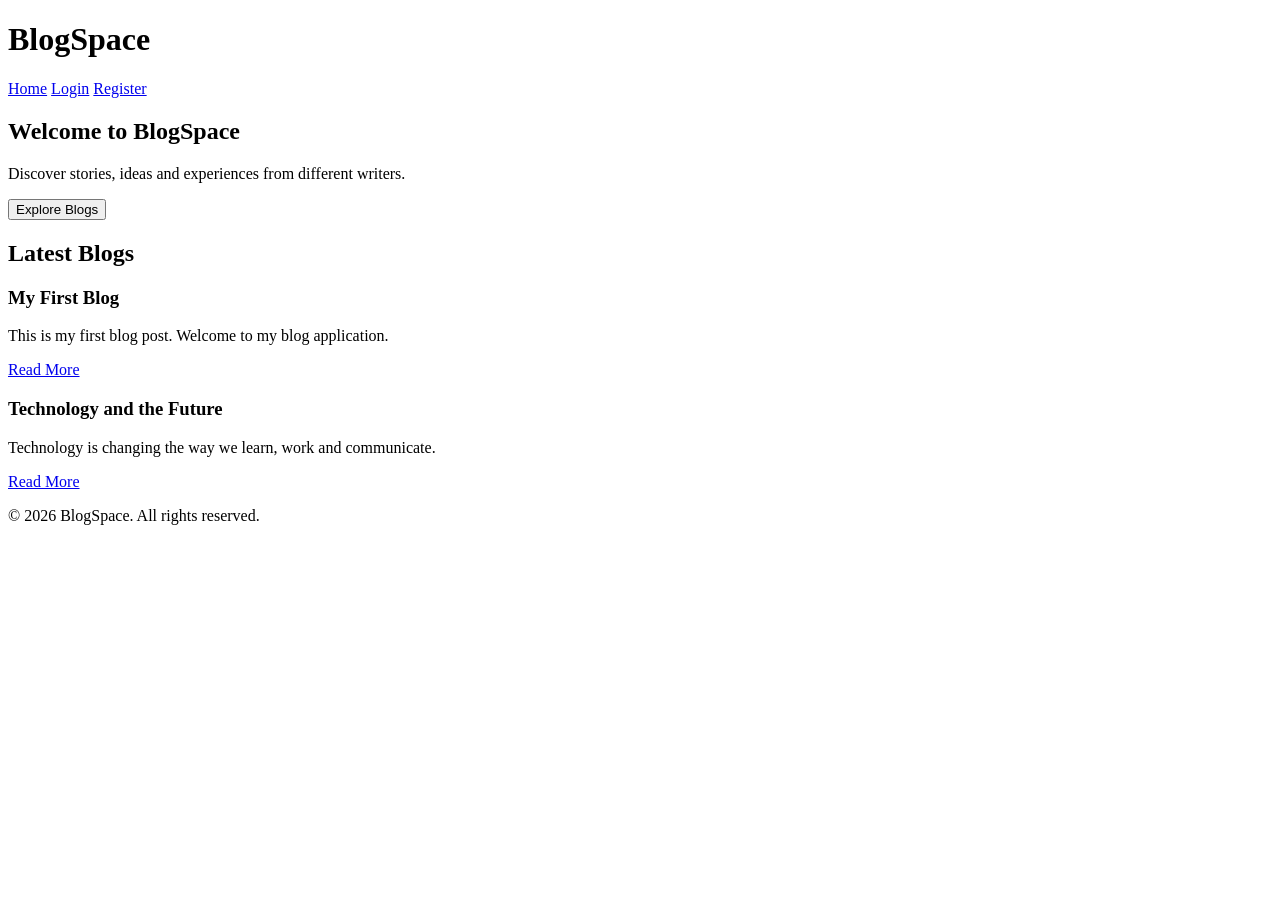
==== index.html @ 4d2383ae "Initial blog application setup" ====
<!DOCTYPE html>
<html lang="en">

<head>
    <meta charset="UTF-8">
    <meta name="viewport" content="width=device-width, initial-scale=1.0">

    <title>BlogSpace - Home</title>
</head>

<body>

    <header>
        <h1>BlogSpace</h1>

        <nav>
            <a href="index.html">Home</a>
            <a href="login.html">Login</a>
            <a href="register.html">Register</a>
        </nav>
    </header>

    <main>

        <section>
            <h2>Welcome to BlogSpace</h2>

            <p>
                Discover stories, ideas and experiences
                from different writers.
            </p>

            <button>Explore Blogs</button>
        </section>

        <section>
            <h2>Latest Blogs</h2>

            <article>
                <h3>My First Blog</h3>

                <p>
                    This is my first blog post.
                    Welcome to my blog application.
                </p>

                <a href="#">Read More</a>
            </article>

            <article>
                <h3>Technology and the Future</h3>

                <p>
                    Technology is changing the way
                    we learn, work and communicate.
                </p>

                <a href="#">Read More</a>
            </article>

        </section>

    </main>

    <footer>
        <p>© 2026 BlogSpace. All rights reserved.</p>
    </footer>

</body>

</html>
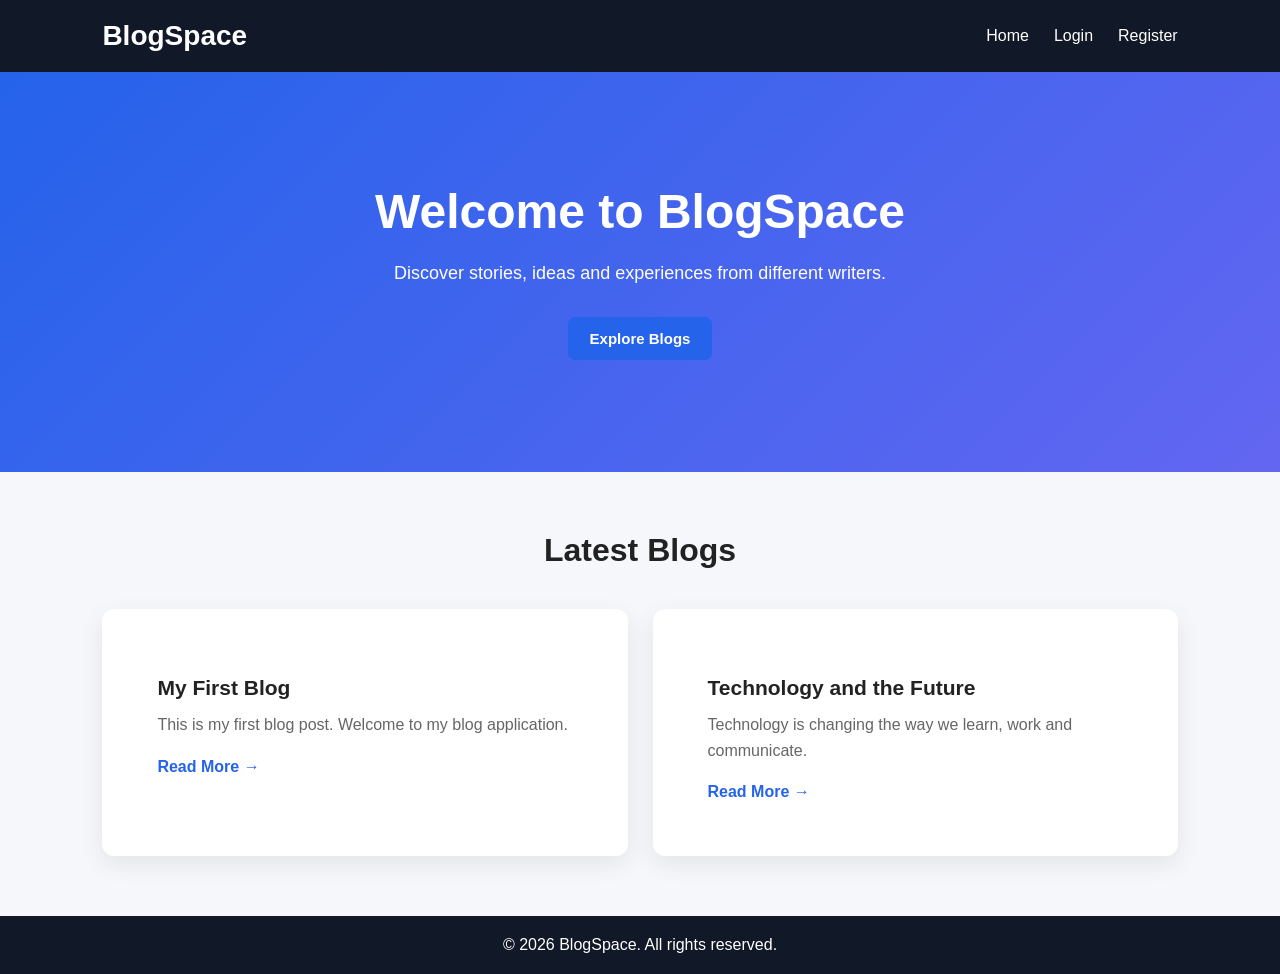
==== commit 2cb7cb23: "Initial commit - BlogSpace application" ====
--- a/index.html
+++ b/index.html
@@ -6,64 +6,114 @@
     <meta name="viewport" content="width=device-width, initial-scale=1.0">
 
     <title>BlogSpace - Home</title>
+
+  <link rel="stylesheet" href="css/style.css">
 </head>
 
 <body>
 
-    <header>
-        <h1>BlogSpace</h1>
+    <!-- Navigation Bar -->
+    <header class="navbar">
+
+        <div class="logo">
+            <h1>BlogSpace</h1>
+        </div>
 
         <nav>
-            <a href="index.html">Home</a>
+            <a href="index.html" class="active">Home</a>
             <a href="login.html">Login</a>
             <a href="register.html">Register</a>
         </nav>
+
     </header>
 
+
+    <!-- Main Content -->
     <main>
 
-        <section>
-            <h2>Welcome to BlogSpace</h2>
+        <!-- Hero Section -->
+        <section class="hero">
 
-            <p>
-                Discover stories, ideas and experiences
-                from different writers.
-            </p>
+            <div class="hero-content">
 
-            <button>Explore Blogs</button>
+                <h2>Welcome to BlogSpace</h2>
+
+                <p>
+                    Discover stories, ideas and experiences
+                    from different writers.
+                </p>
+
+                <button class="primary-btn">
+                    Explore Blogs
+                </button>
+
+            </div>
+
         </section>
 
-        <section>
+
+        <!-- Latest Blogs -->
+        <section class="blogs">
+
             <h2>Latest Blogs</h2>
 
-            <article>
-                <h3>My First Blog</h3>
+            <div class="blog-container">
 
-                <p>
-                    This is my first blog post.
-                    Welcome to my blog application.
-                </p>
+                <!-- Blog 1 -->
+                <article class="blog-card">
 
-                <a href="#">Read More</a>
-            </article>
+                    <div class="blog-content">
 
-            <article>
-                <h3>Technology and the Future</h3>
+                        <h3>My First Blog</h3>
 
-                <p>
-                    Technology is changing the way
-                    we learn, work and communicate.
-                </p>
+                        <p>
+                            This is my first blog post.
+                            Welcome to my blog application.
+                        </p>
 
-                <a href="#">Read More</a>
-            </article>
+                        <a href="#" class="read-more">
+                            Read More →
+                        </a>
+
+                    </div>
+
+                </article>
+
+
+                <!-- Blog 2 -->
+                <article class="blog-card">
+
+                    <div class="blog-content">
+
+                        <h3>Technology and the Future</h3>
+
+                        <p>
+                            Technology is changing the way
+                            we learn, work and communicate.
+                        </p>
+
+                        <a href="#" class="read-more">
+                            Read More →
+                        </a>
+
+                    </div>
+
+                </article>
+
+            </div>
 
         </section>
 
     </main>
 
-    <footer>
-        <p>© 2026 BlogSpace. All rights reserved.</p>
+
+    <!-- Footer -->
+    <footer class="footer">
+
+        <p>
+            © 2026 BlogSpace. All rights reserved.
+        </p>
+
     </footer>
 
 </body>
--- a/css/style.css
+++ b/css/style.css
@@ -0,0 +1,692 @@
+/* =========================
+   General Styles
+========================= */
+
+* {
+    margin: 0;
+    padding: 0;
+    box-sizing: border-box;
+}
+
+body {
+    font-family: Arial, sans-serif;
+    background-color: #f5f7fb;
+    color: #222;
+}
+
+
+/* =========================
+   Header
+========================= */
+
+header {
+    background-color: #111827;
+    color: white;
+
+    display: flex;
+    justify-content: space-between;
+    align-items: center;
+
+    padding: 20px 8%;
+}
+
+header h1 {
+    font-size: 28px;
+}
+
+nav {
+    display: flex;
+    gap: 25px;
+}
+
+nav a {
+    color: white;
+    text-decoration: none;
+    font-size: 16px;
+}
+
+nav a:hover {
+    color: #60a5fa;
+}
+
+
+/* =========================
+   Login Container
+========================= */
+
+.login-container {
+    min-height: calc(100vh - 145px);
+
+    display: flex;
+    justify-content: center;
+    align-items: center;
+
+    padding: 40px 20px;
+}
+
+
+/* =========================
+   Hero Section
+========================= */
+
+.hero {
+    min-height: 400px;
+    display: flex;
+    justify-content: center;
+    align-items: center;
+    text-align: center;
+    padding: 60px 20px;
+
+    background: linear-gradient(
+        135deg,
+        #2563eb,
+        #6366f1
+    );
+
+    color: white;
+}
+
+.hero-content {
+    max-width: 700px;
+}
+
+.hero-content h2 {
+    font-size: 48px;
+    margin-bottom: 20px;
+}
+
+.hero-content p {
+    font-size: 18px;
+    margin-bottom: 30px;
+    line-height: 1.6;
+}
+
+
+/* =========================
+   Primary Button
+========================= */
+
+.primary-btn {
+    padding: 14px 28px;
+    background-color: white;
+    color: #2563eb;
+
+    border: none;
+    border-radius: 7px;
+
+    font-size: 16px;
+    font-weight: bold;
+
+    cursor: pointer;
+}
+
+.primary-btn:hover {
+    background-color: #e5e7eb;
+}
+
+
+/* =========================
+   Blog Section
+========================= */
+
+.blogs {
+    padding: 60px 8%;
+}
+
+.blogs > h2 {
+    text-align: center;
+    font-size: 32px;
+    margin-bottom: 40px;
+}
+
+.blog-container {
+    display: grid;
+    grid-template-columns: repeat(2, 1fr);
+    gap: 30px;
+}
+
+
+/* =========================
+   Blog Card
+========================= */
+
+.blog-card {
+    background-color: white;
+
+    border-radius: 12px;
+
+    padding: 30px;
+
+    box-shadow: 0 8px 25px rgba(0, 0, 0, 0.08);
+
+    transition: transform 0.3s ease,
+                box-shadow 0.3s ease;
+}
+
+.blog-card:hover {
+    transform: translateY(-5px);
+
+    box-shadow: 0 12px 30px rgba(0, 0, 0, 0.12);
+}
+
+.blog-content h3 {
+    font-size: 24px;
+    margin-bottom: 15px;
+}
+
+.blog-content p {
+    color: #666;
+    line-height: 1.6;
+    margin-bottom: 20px;
+}
+
+.read-more {
+    color: #2563eb;
+
+    text-decoration: none;
+
+    font-weight: bold;
+}
+
+.read-more:hover {
+    text-decoration: underline;
+}
+
+
+/* =========================
+   Login Box
+========================= */
+
+.login-box {
+    width: 100%;
+    max-width: 450px;
+
+    background-color: white;
+
+    padding: 40px;
+
+    border-radius: 12px;
+
+    box-shadow: 0 8px 25px rgba(0, 0, 0, 0.08);
+}
+
+.login-box h2 {
+    text-align: center;
+    font-size: 30px;
+    margin-bottom: 10px;
+}
+
+.login-subtitle {
+    text-align: center;
+    color: #666;
+    margin-bottom: 30px;
+}
+
+
+/* =========================
+   Form
+========================= */
+
+.form-group {
+    margin-bottom: 20px;
+}
+
+.form-group label {
+    display: block;
+
+    margin-bottom: 8px;
+
+    font-weight: bold;
+}
+
+.form-group input {
+    width: 100%;
+
+    padding: 13px;
+
+    border: 1px solid #d1d5db;
+
+    border-radius: 7px;
+
+    font-size: 15px;
+
+    outline: none;
+}
+
+.form-group input:focus {
+    border-color: #2563eb;
+}
+
+
+/* =========================
+   Login Options
+========================= */
+
+.login-options {
+    display: flex;
+
+    justify-content: space-between;
+
+    align-items: center;
+
+    margin-bottom: 25px;
+
+    font-size: 14px;
+}
+
+.login-options label {
+    display: flex;
+    align-items: center;
+    gap: 5px;
+}
+
+.login-options a {
+    color: #2563eb;
+    text-decoration: none;
+}
+
+
+/* =========================
+   Login Button
+========================= */
+
+.login-btn {
+    width: 100%;
+
+    padding: 13px;
+
+    background-color: #2563eb;
+
+    color: white;
+
+    border: none;
+
+    border-radius: 7px;
+
+    font-size: 16px;
+
+    cursor: pointer;
+}
+
+.login-btn:hover {
+    background-color: #1d4ed8;
+}
+
+
+/* =========================
+   Register Text
+========================= */
+
+.register-text {
+    text-align: center;
+
+    margin-top: 25px;
+
+    color: #666;
+}
+
+.register-text a {
+    color: #2563eb;
+
+    text-decoration: none;
+
+    font-weight: bold;
+}
+
+
+/* =========================
+   Footer
+========================= */
+
+footer {
+    background-color: #111827;
+
+    color: white;
+
+    text-align: center;
+
+    padding: 20px;
+}
+
+
+/* =========================
+   Responsive Design
+========================= */
+
+@media (max-width: 600px) {
+
+    header {
+        flex-direction: column;
+        gap: 15px;
+    }
+
+    nav {
+        gap: 15px;
+    }
+
+    .login-box {
+        padding: 25px;
+    }
+
+    .login-box h2 {
+        font-size: 25px;
+    }
+
+    .login-options {
+        flex-direction: column;
+        align-items: flex-start;
+        gap: 10px;
+    }
+}
+
+
+/* =========================
+   Dashboard
+========================= */
+
+.dashboard {
+    min-height: calc(100vh - 145px);
+    padding: 50px 8%;
+}
+
+.dashboard-header {
+    display: flex;
+    justify-content: space-between;
+    align-items: center;
+    margin-bottom: 40px;
+}
+
+.dashboard-header h2 {
+    font-size: 32px;
+    margin-bottom: 10px;
+}
+
+.dashboard-header p {
+    color: #666;
+}
+
+
+/* Create Blog Button */
+
+.primary-btn {
+    display: inline-block;
+    background-color: #2563eb;
+    color: white;
+    padding: 13px 22px;
+    border-radius: 7px;
+    text-decoration: none;
+    border: none;
+    cursor: pointer;
+    font-size: 15px;
+}
+
+.primary-btn:hover {
+    background-color: #1d4ed8;
+}
+
+
+/* Statistics */
+
+.stats-container {
+    display: grid;
+    grid-template-columns: repeat(3, 1fr);
+    gap: 25px;
+    margin-bottom: 45px;
+}
+
+.stat-card {
+    background-color: white;
+    padding: 25px;
+    border-radius: 12px;
+    box-shadow: 0 8px 25px rgba(0, 0, 0, 0.08);
+}
+
+.stat-card h3 {
+    font-size: 30px;
+    color: #2563eb;
+    margin-bottom: 8px;
+}
+
+.stat-card p {
+    color: #666;
+}
+
+
+/* My Blogs */
+
+.my-blogs h2 {
+    font-size: 28px;
+    margin-bottom: 25px;
+}
+
+.blog-container {
+    display: grid;
+    grid-template-columns: repeat(2, 1fr);
+    gap: 25px;
+}
+
+.blog-card {
+    background-color: white;
+    border-radius: 12px;
+    box-shadow: 0 8px 25px rgba(0, 0, 0, 0.08);
+    overflow: hidden;
+}
+
+.blog-content {
+    padding: 25px;
+}
+
+.blog-content h3 {
+    font-size: 21px;
+    margin: 12px 0;
+}
+
+.blog-content p {
+    color: #666;
+    line-height: 1.6;
+}
+
+
+/* Blog Status */
+
+.blog-status {
+    display: inline-block;
+    background-color: #dcfce7;
+    color: #15803d;
+    padding: 5px 10px;
+    border-radius: 20px;
+    font-size: 12px;
+    font-weight: bold;
+}
+
+.blog-status.draft {
+    background-color: #fef3c7;
+    color: #b45309;
+}
+
+
+/* Blog Actions */
+
+.blog-actions {
+    display: flex;
+    gap: 20px;
+    margin-top: 20px;
+}
+
+.read-more,
+.edit-link {
+    color: #2563eb;
+    text-decoration: none;
+    font-weight: bold;
+}
+
+.edit-link {
+    color: #555;
+}
+
+
+/* Dashboard Responsive */
+
+@media (max-width: 700px) {
+
+    .dashboard {
+        padding: 35px 20px;
+    }
+
+    .dashboard-header {
+        flex-direction: column;
+        align-items: flex-start;
+        gap: 20px;
+    }
+
+    .dashboard-header h2 {
+        font-size: 26px;
+    }
+
+    .stats-container {
+        grid-template-columns: 1fr;
+    }
+
+    .blog-container {
+        grid-template-columns: 1fr;
+    }
+
+}
+
+/* =========================
+   Create Blog
+========================= */
+
+.create-blog {
+    min-height: calc(100vh - 145px);
+    padding: 60px 20px;
+    display: flex;
+    justify-content: center;
+}
+
+.create-blog-box {
+    width: 100%;
+    max-width: 800px;
+    background-color: white;
+    padding: 40px;
+    border-radius: 12px;
+    box-shadow: 0 8px 25px rgba(0, 0, 0, 0.08);
+}
+
+.create-header {
+    text-align: center;
+    margin-bottom: 35px;
+}
+
+.create-header h2 {
+    font-size: 32px;
+    margin-bottom: 10px;
+}
+
+.create-header p {
+    color: #666;
+}
+
+
+/* Select */
+
+.form-group select {
+    width: 100%;
+    padding: 13px;
+    border: 1px solid #d1d5db;
+    border-radius: 7px;
+    font-size: 15px;
+    background-color: white;
+    outline: none;
+}
+
+.form-group select:focus {
+    border-color: #2563eb;
+}
+
+
+/* Textarea */
+
+.form-group textarea {
+    width: 100%;
+    padding: 13px;
+    border: 1px solid #d1d5db;
+    border-radius: 7px;
+    font-size: 15px;
+    font-family: Arial, sans-serif;
+    resize: vertical;
+    outline: none;
+}
+
+.form-group textarea:focus {
+    border-color: #2563eb;
+}
+
+
+/* File Input */
+
+.form-group input[type="file"] {
+    background-color: #f9fafb;
+}
+
+
+/* Create Buttons */
+
+.create-actions {
+    display: flex;
+    gap: 15px;
+    justify-content: flex-end;
+    margin-top: 30px;
+}
+
+.draft-btn,
+.publish-btn {
+    padding: 13px 25px;
+    border-radius: 7px;
+    font-size: 15px;
+    cursor: pointer;
+}
+
+.draft-btn {
+    background-color: white;
+    color: #2563eb;
+    border: 1px solid #2563eb;
+}
+
+.draft-btn:hover {
+    background-color: #eff6ff;
+}
+
+.publish-btn {
+    background-color: #2563eb;
+    color: white;
+    border: none;
+}
+
+.publish-btn:hover {
+    background-color: #1d4ed8;
+}
+
+
+/* Mobile */
+
+@media (max-width: 600px) {
+
+    .create-blog-box {
+        padding: 25px;
+    }
+
+    .create-header h2 {
+        font-size: 26px;
+    }
+
+    .create-actions {
+        flex-direction: column;
+    }
+
+    .draft-btn,
+    .publish-btn {
+        width: 100%;
+    }
+
+}
